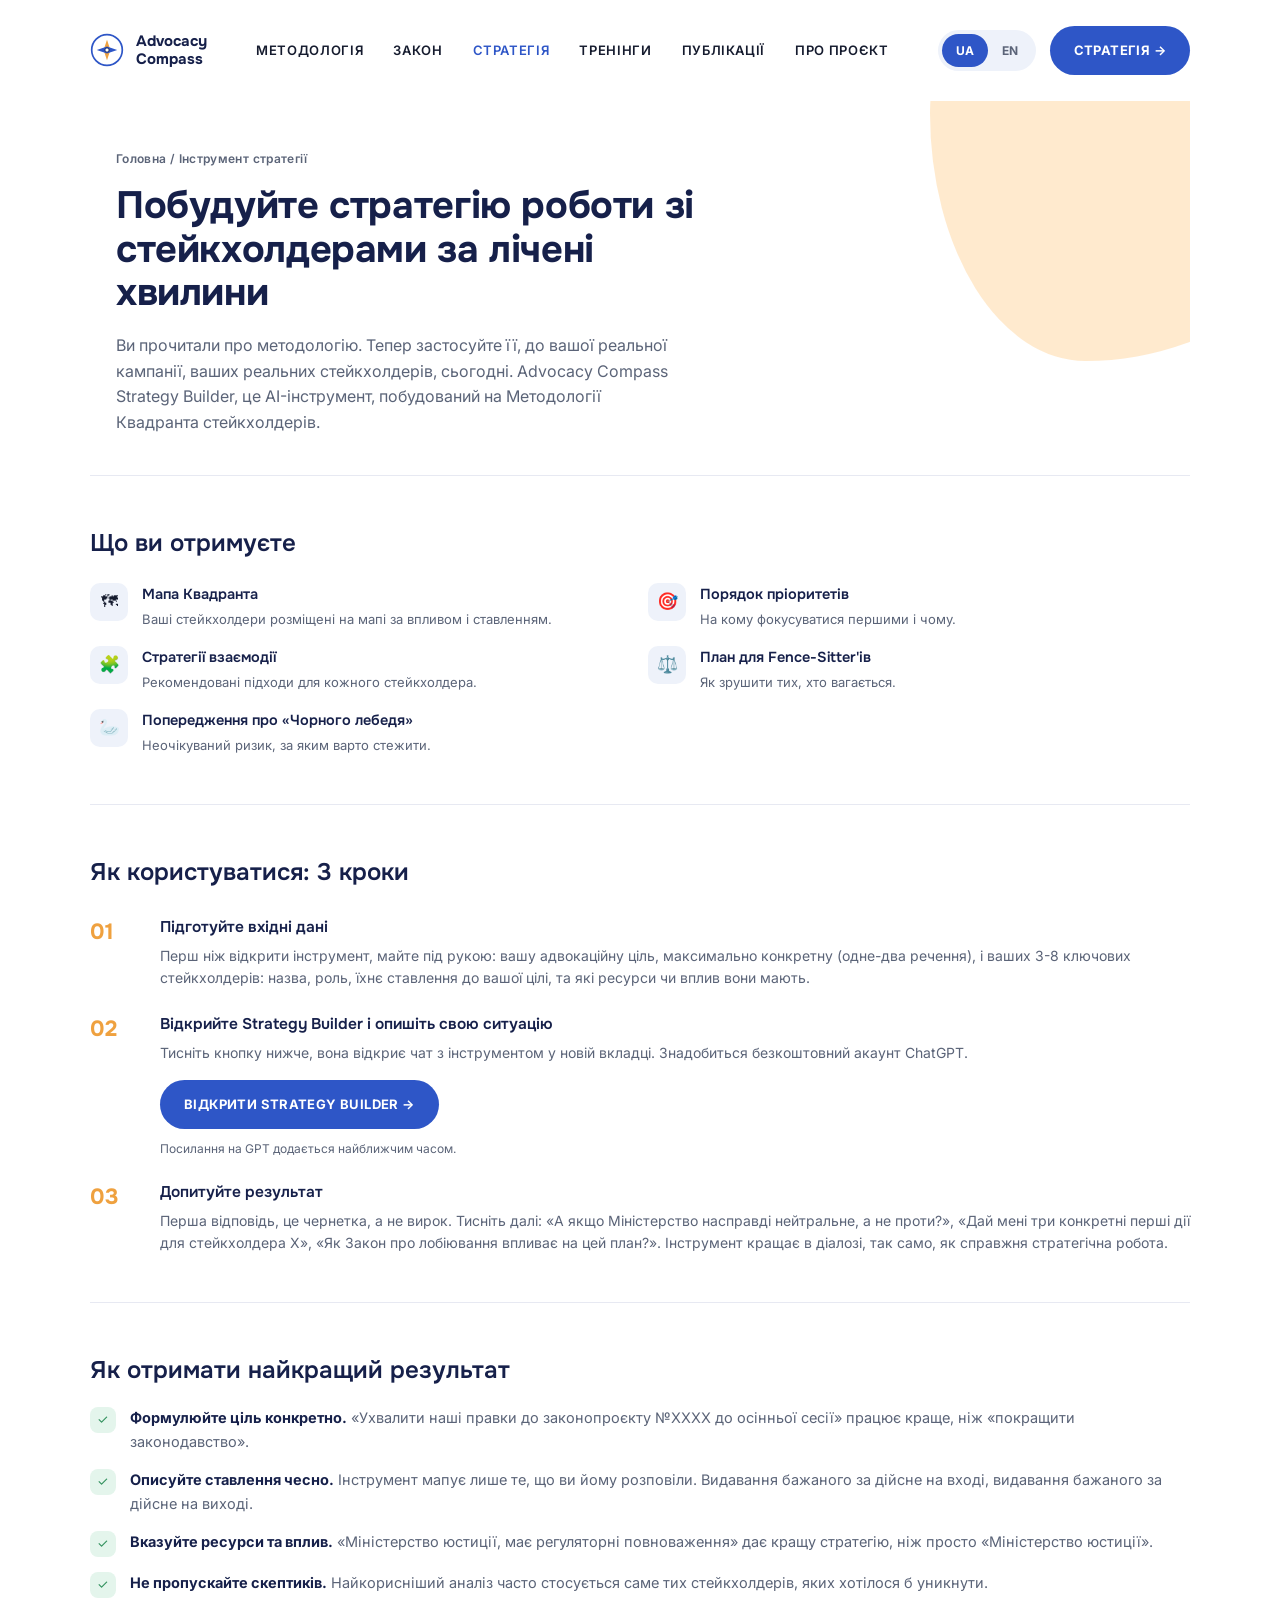
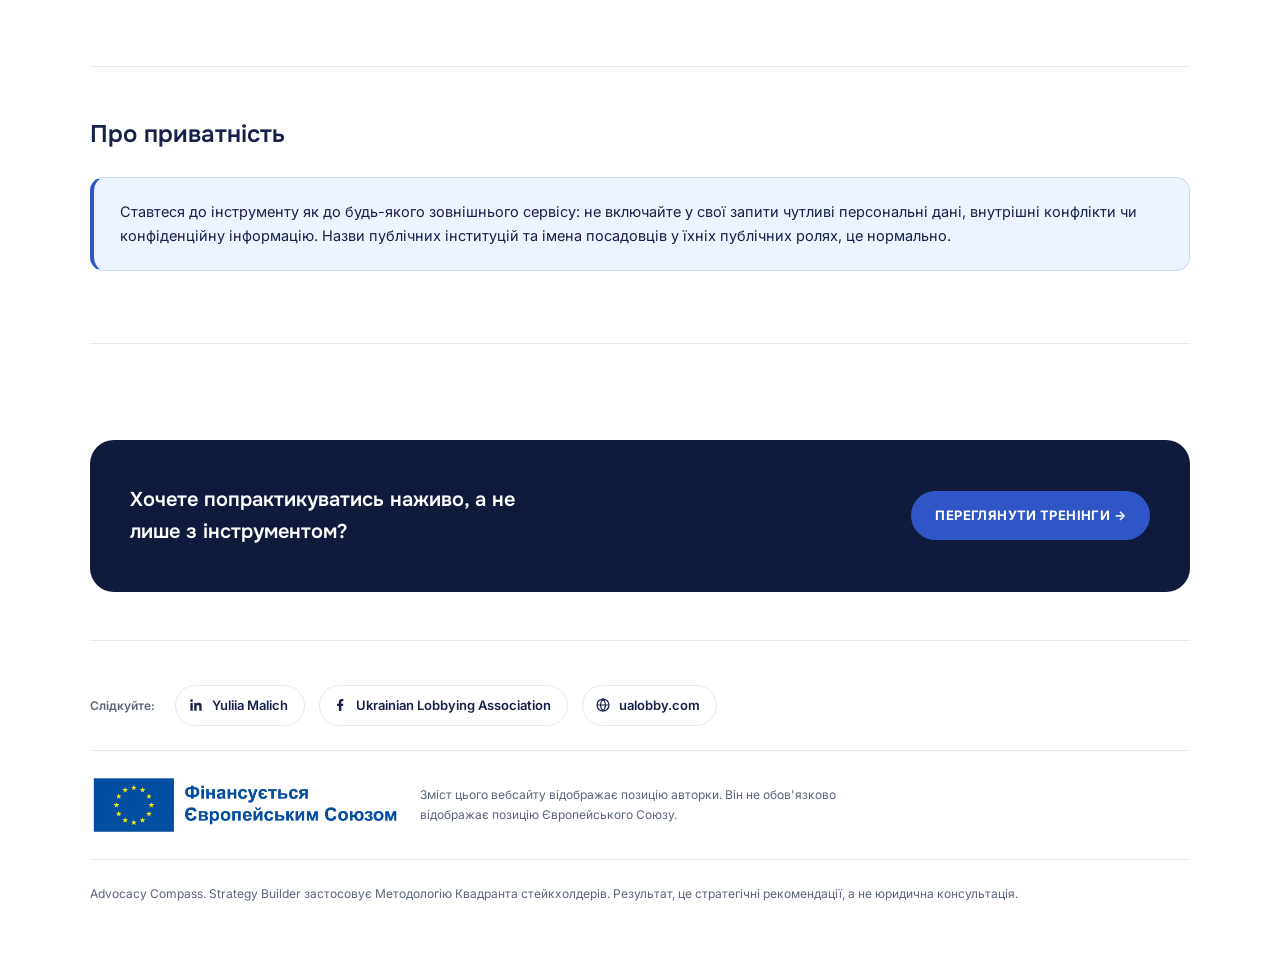
==== instrument-strategii.html @ dee9b8e6 "Add files via upload Перша версія сайту" ====
<!DOCTYPE html>
<html lang="uk">
<head>
<meta charset="UTF-8">
<meta name="viewport" content="width=device-width, initial-scale=1.0">
<title>Інструмент стратегії · Advocacy Compass</title>
<link rel="preconnect" href="https://fonts.googleapis.com">
<link href="https://fonts.googleapis.com/css2?family=Onest:wght@400;500;600;700&family=Inter:wght@400;500;600&display=swap" rel="stylesheet">
<link rel="stylesheet" href="assets/styles.css">
</head>
<body>
<div class="wrap">
  <header>
    <div class="brand">
      <svg width="34" height="34" viewBox="0 0 40 40">
        <circle cx="20" cy="20" r="18" fill="none" stroke="#2E56C7" stroke-width="2"/>
        <path d="M20 8 L24 20 L20 32 L16 20 Z" fill="#EFA13F"/>
        <path d="M8 20 L20 16 L32 20 L20 24 Z" fill="#2E56C7"/>
        <circle cx="20" cy="20" r="2.5" fill="#fff" stroke="#16204A" stroke-width="1"/>
      </svg>
      <div class="brand-name">Advocacy<br>Compass</div>
    </div>
    <nav>
      <a href="metodolohiya.html">Методологія</a>
      <a href="zakon.html">Закон</a>
      <a href="instrument-strategii.html" style="color:#2E56C7;">Стратегія</a>
      <a href="treningy.html">Тренінги</a>
      <a href="publikatsii.html">Публікації</a>
      <a href="pro-proekt.html">Про проєкт</a>
    </nav>
    <div class="head-right">
      <div class="lang"><span class="active">UA</span><span>EN</span></div>
      <a href="#strategy-builder" class="btn-primary">Стратегія →</a>
      <button class="menu-btn" id="menuBtn" aria-label="Меню" aria-expanded="false"><span></span></button>
    </div>
  </header>

  <nav class="mobile-nav" id="mobileNav">
    <a href="metodolohiya.html">Моя методологія</a>
    <a href="zakon.html">Закон про лобіювання</a>
    <a href="instrument-strategii.html">Інструмент стратегії</a>
    <a href="treningy.html">Тренінги</a>
    <a href="publikatsii.html">Публікації та виступи</a>
    <a href="pro-proekt.html">Про проєкт</a>
  </nav>

  <div class="page-hero">
    <div class="blob"></div>
    <div class="breadcrumb"><a href="index.html">Головна</a> / Інструмент стратегії</div>
    <div class="page-hero-inner">
      <h1>Побудуйте стратегію роботи зі стейкхолдерами за лічені хвилини</h1>
      <p>Ви прочитали про методологію. Тепер застосуйте її, до вашої реальної кампанії, ваших реальних стейкхолдерів, сьогодні. Advocacy Compass Strategy Builder, це AI-інструмент, побудований на Методології Квадранта стейкхолдерів.</p>
    </div>
  </div>

  <section class="block">
    <h2>Що ви отримуєте</h2>
    <div class="sentiment-list" style="margin-top:20px;">
      <div class="sentiment-item"><div class="dot">🗺</div><div><h4>Мапа Квадранта</h4><p>Ваші стейкхолдери розміщені на мапі за впливом і ставленням.</p></div></div>
      <div class="sentiment-item"><div class="dot">🎯</div><div><h4>Порядок пріоритетів</h4><p>На кому фокусуватися першими і чому.</p></div></div>
      <div class="sentiment-item"><div class="dot">🧩</div><div><h4>Стратегії взаємодії</h4><p>Рекомендовані підходи для кожного стейкхолдера.</p></div></div>
      <div class="sentiment-item"><div class="dot">⚖️</div><div><h4>План для Fence-Sitter'ів</h4><p>Як зрушити тих, хто вагається.</p></div></div>
      <div class="sentiment-item"><div class="dot">🦢</div><div><h4>Попередження про «Чорного лебедя»</h4><p>Неочікуваний ризик, за яким варто стежити.</p></div></div>
    </div>
  </section>

  <section class="block" id="strategy-builder">
    <h2>Як користуватися: 3 кроки</h2>
    <div class="step-list" style="margin-top:24px;">
      <div class="step-item">
        <div class="n">01</div>
        <div>
          <h4>Підготуйте вхідні дані</h4>
          <p>Перш ніж відкрити інструмент, майте під рукою: вашу адвокаційну ціль, максимально конкретну (одне-два речення), і ваших 3-8 ключових стейкхолдерів: назва, роль, їхнє ставлення до вашої цілі, та які ресурси чи вплив вони мають.</p>
        </div>
      </div>
      <div class="step-item">
        <div class="n">02</div>
        <div>
          <h4>Відкрийте Strategy Builder і опишіть свою ситуацію</h4>
          <p style="margin-bottom:16px;">Тисніть кнопку нижче, вона відкриє чат з інструментом у новій вкладці. Знадобиться безкоштовний акаунт ChatGPT.</p>
          <a href="#" class="btn-primary">Відкрити Strategy Builder →</a>
          <p style="font-size:12px; color:var(--sub); margin-top:10px;">Посилання на GPT додається найближчим часом.</p>
        </div>
      </div>
      <div class="step-item">
        <div class="n">03</div>
        <div>
          <h4>Допитуйте результат</h4>
          <p>Перша відповідь, це чернетка, а не вирок. Тисніть далі: «А якщо Міністерство насправді нейтральне, а не проти?», «Дай мені три конкретні перші дії для стейкхолдера X», «Як Закон про лобіювання впливає на цей план?». Інструмент кращає в діалозі, так само, як справжня стратегічна робота.</p>
        </div>
      </div>
    </div>
  </section>

  <section class="block">
    <h2>Як отримати найкращий результат</h2>
    <ul class="decision-list" style="margin-top:16px;">
      <li><span class="ok">✓</span><span><b style="color:var(--blue-dark)">Формулюйте ціль конкретно.</b> «Ухвалити наші правки до законопроєкту №XXXX до осінньої сесії» працює краще, ніж «покращити законодавство».</span></li>
      <li><span class="ok">✓</span><span><b style="color:var(--blue-dark)">Описуйте ставлення чесно.</b> Інструмент мапує лише те, що ви йому розповіли. Видавання бажаного за дійсне на вході, видавання бажаного за дійсне на виході.</span></li>
      <li><span class="ok">✓</span><span><b style="color:var(--blue-dark)">Вказуйте ресурси та вплив.</b> «Міністерство юстиції, має регуляторні повноваження» дає кращу стратегію, ніж просто «Міністерство юстиції».</span></li>
      <li><span class="ok">✓</span><span><b style="color:var(--blue-dark)">Не пропускайте скептиків.</b> Найкорисніший аналіз часто стосується саме тих стейкхолдерів, яких хотілося б уникнути.</span></li>
    </ul>
  </section>

  <section class="block">
    <h2>Про приватність</h2>
    <div class="check-box">
      <p>Ставтеся до інструменту як до будь-якого зовнішнього сервісу: не включайте у свої запити чутливі персональні дані, внутрішні конфлікти чи конфіденційну інформацію. Назви публічних інституцій та імена посадовців у їхніх публічних ролях, це нормально.</p>
    </div>
  </section>

  <section class="block">
    <div class="cta-block">
      <h3>Хочете попрактикуватись наживо, а не лише з інструментом?</h3>
      <a href="treningy.html" class="btn-primary">Переглянути тренінги →</a>
    </div>
  </section>

  <footer>
    <div class="footer-social">
      <span class="label">Слідкуйте:</span>
      <a class="social-link" href="https://www.linkedin.com/in/yuliya-malich/" target="_blank" rel="noopener">
        <svg viewBox="0 0 24 24" fill="currentColor"><path d="M20.45 20.45h-3.55v-5.57c0-1.33-.02-3.04-1.85-3.04-1.85 0-2.14 1.45-2.14 2.94v5.67H9.36V9h3.41v1.56h.05c.47-.9 1.63-1.85 3.36-1.85 3.6 0 4.27 2.37 4.27 5.45v6.29zM5.34 7.43a2.06 2.06 0 1 1 0-4.12 2.06 2.06 0 0 1 0 4.12zM7.12 20.45H3.56V9h3.56v11.45z"/></svg>
        Yuliia Malich
      </a>
      <a class="social-link" href="https://www.facebook.com/p/-Ukrainian-Lobbying-Association-61575236283475/" target="_blank" rel="noopener">
        <svg viewBox="0 0 24 24" fill="currentColor"><path d="M14 13.5h2.5l.5-3.5h-3V8c0-.97.27-1.63 1.66-1.63H17V3.14C16.7 3.1 15.7 3 14.5 3 12 3 10.3 4.49 10.3 7.3V10H7.5v3.5h2.8V21h3.7v-7.5z"/></svg>
        Ukrainian Lobbying Association
      </a>
      <a class="social-link" href="https://ualobby.com" target="_blank" rel="noopener">
        <svg viewBox="0 0 24 24" fill="none" stroke="currentColor" stroke-width="1.8"><circle cx="12" cy="12" r="9"/><path d="M3 12h18M12 3c2.5 2.5 3.8 5.7 3.8 9s-1.3 6.5-3.8 9c-2.5-2.5-3.8-5.7-3.8-9s1.3-6.5 3.8-9z"/></svg>
        ualobby.com
      </a>
    </div>
    <div class="footer-eu">
      <img src="assets/images/eu-emblem.jpg" alt="Фінансується Європейським Союзом">
      <p>Зміст цього вебсайту відображає позицію авторки. Він не обов'язково відображає позицію Європейського Союзу.</p>
    </div>
    <p class="footer-copy">Advocacy Compass. Strategy Builder застосовує Методологію Квадранта стейкхолдерів. Результат, це стратегічні рекомендації, а не юридична консультація.</p>
  </footer>
</div>
<script>
  var menuBtn = document.getElementById('menuBtn');
  var mobileNav = document.getElementById('mobileNav');
  menuBtn.addEventListener('click', function(){
    var isOpen = mobileNav.classList.toggle('open');
    menuBtn.classList.toggle('open', isOpen);
    menuBtn.setAttribute('aria-expanded', isOpen);
  });
</script>
</body>
</html>
---- assets/styles.css ----
:root{
  --blue:#2E56C7;
  --blue-hover:#2447AD;
  --blue-dark:#16204A;
  --navy:#101A3D;
  --amber:#EFA13F;
  --peach:#FFDDAE;
  --statbg:#EEF2FA;
  --ink:#151B2E;
  --sub:#5B6478;
  --line:#E7E9F2;
}
*{box-sizing:border-box;margin:0;padding:0;}
body{background:#fff; color:var(--ink); font-family:'Inter',sans-serif; line-height:1.6;}
.wrap{max-width:1180px;margin:0 auto;padding:0 40px;}
a{cursor:pointer;}

header{display:flex; align-items:center; justify-content:space-between; padding:26px 0; flex-wrap:wrap; gap:16px;}
.brand{display:flex; align-items:center; gap:12px;}
.brand-name{font-family:'Onest',sans-serif; font-weight:700; font-size:15px; color:var(--blue-dark); line-height:1.25;}
nav{display:flex; gap:30px;}
nav a{color:var(--ink); text-decoration:none; font-size:13px; font-weight:600; letter-spacing:.05em; text-transform:uppercase; transition:color .15s ease, transform .15s ease; display:inline-block;}
nav a:hover{color:var(--blue); transform:translateY(-1px);}
.menu-btn{display:none; align-items:center; justify-content:center; width:44px; height:44px; border-radius:100px; border:1.5px solid var(--line); background:#fff; cursor:pointer; transition:background .15s ease, border-color .15s ease, transform .15s ease;}
.menu-btn:hover{background:var(--statbg); border-color:var(--blue); transform:translateY(-1px);}
.menu-btn span{display:block; width:18px; height:2px; background:var(--blue-dark); position:relative; transition:background .15s ease;}
.menu-btn span::before, .menu-btn span::after{content:""; position:absolute; left:0; width:18px; height:2px; background:var(--blue-dark); transition:transform .2s ease;}
.menu-btn span::before{top:-6px;}
.menu-btn span::after{top:6px;}
.menu-btn.open span{background:transparent;}
.menu-btn.open span::before{transform:translateY(6px) rotate(45deg);}
.menu-btn.open span::after{transform:translateY(-6px) rotate(-45deg);}
.mobile-nav{display:none; flex-direction:column; gap:2px; background:#fff; border:1px solid var(--line); border-radius:16px; padding:10px; margin:0 0 20px; box-shadow:0 12px 28px rgba(16,26,61,.1);}
.mobile-nav.open{display:flex;}
.mobile-nav a{color:var(--ink); text-decoration:none; font-size:14px; font-weight:600; padding:12px 14px; border-radius:10px; transition:background .15s ease, color .15s ease;}
.mobile-nav a:hover{background:var(--statbg); color:var(--blue);}
.head-right{display:flex; align-items:center; gap:14px;}
.lang{display:flex; background:var(--statbg); border-radius:100px; padding:4px; font-size:12px; font-weight:700;}
.lang span{padding:7px 14px; border-radius:100px; color:var(--sub); cursor:pointer; transition:background .15s ease, color .15s ease, transform .15s ease; display:inline-block;}
.lang span:hover{background:#E0E6F5; transform:translateY(-1px);}
.lang span.active{background:var(--blue); color:#fff;}
.lang span.active:hover{background:var(--blue-hover);}
.btn-primary{background:var(--blue); color:#fff; font-weight:700; font-size:13px; letter-spacing:.03em; padding:14px 24px; border-radius:100px; text-decoration:none; text-transform:uppercase; white-space:nowrap; display:inline-block; transition:background .15s ease, transform .15s ease;}
.btn-primary:hover{background:var(--blue-hover); transform:translateY(-1px);}
.btn-outline{border:1.5px solid var(--blue-dark); color:var(--blue-dark); font-weight:700; font-size:13px; padding:13px 24px; border-radius:100px; text-decoration:none; text-transform:uppercase; letter-spacing:.03em; display:inline-block; transition:background .15s ease, color .15s ease, transform .15s ease;}
.btn-outline:hover{background:var(--blue-dark); color:#fff; transform:translateY(-1px);}

.hero{position:relative; padding:56px 0 0; overflow:hidden;}
.blob{position:absolute; top:-140px; left:-160px; width:640px; height:640px; background:var(--peach); border-radius:42% 58% 63% 37% / 41% 44% 56% 59%; z-index:0; opacity:.85;}
.hero-grid{position:relative; z-index:1; display:grid; grid-template-columns:1fr 1fr; gap:40px; align-items:center;}
.hero-left{padding-left:26px;}
h1{font-family:'Onest',sans-serif; font-weight:700; font-size:52px; line-height:1.08; color:var(--blue-dark); margin-bottom:22px; letter-spacing:-.01em;}
.hero-left p{font-size:16px; color:var(--sub); max-width:44ch; margin-bottom:30px;}
.hero-btns{display:flex; gap:14px; flex-wrap:wrap;}
.founder-card{background:var(--navy); border-radius:28px; padding:32px; position:relative; min-height:380px; display:flex; flex-direction:column; justify-content:flex-end;}
.founder-photo{width:100%; aspect-ratio:4/3; border-radius:18px; overflow:hidden; margin-bottom:24px;}
.founder-photo img{width:100%; height:100%; object-fit:cover; object-position:center 22%; display:block;}
.founder-quote{font-family:'Onest',sans-serif; font-weight:500; font-size:18px; line-height:1.45; color:#fff; margin-bottom:16px;}
.founder-name{font-size:13px; color:rgba(255,255,255,.6); font-weight:600;}
.founder-name b{color:var(--amber); font-weight:700;}

.stats{display:grid; grid-template-columns:repeat(3,1fr); gap:20px; margin:110px 0 0; position:relative; z-index:1;}
.stat{background:var(--statbg); border-radius:20px; padding:30px 28px;}
.stat .num{font-family:'Onest',sans-serif; font-weight:700; font-size:44px; color:var(--blue); margin-bottom:6px;}
.stat .lbl{font-size:13px; color:var(--sub); font-weight:600;}

.mission{background:var(--navy); border-radius:28px; padding:56px 52px; margin:110px 0 72px; color:#fff;}
.eyebrow{display:inline-flex; align-items:center; gap:10px; color:var(--amber); font-size:12px; font-weight:700; letter-spacing:.1em; text-transform:uppercase; margin-bottom:22px;}
.eyebrow::before{content:"";width:24px;height:2px;background:var(--amber);}
.mission h2{font-family:'Onest',sans-serif; font-weight:600; font-size:30px; line-height:1.3; max-width:34ch; margin-bottom:40px;}
.mission h2 b{color:var(--amber); font-weight:700;}
.mission-cols{display:grid; grid-template-columns:repeat(4,1fr); gap:32px; border-top:1px solid rgba(255,255,255,.15); padding-top:36px;}
.mission-cols .num{font-family:'Onest',sans-serif; font-weight:700; font-size:22px; color:var(--amber); margin-bottom:14px;}
.mission-cols h3{font-size:15px; font-weight:700; margin-bottom:8px;}
.mission-cols p{font-size:13px; color:rgba(255,255,255,.65);}

.cards{display:grid; grid-template-columns:repeat(3,1fr); gap:16px; margin:56px 0;}
.card{border:1px solid var(--line); border-top:3px solid var(--blue); border-radius:16px; padding:20px 20px 22px; transition:border-color .15s ease, transform .15s ease, box-shadow .15s ease; text-decoration:none; color:inherit; display:block;}
.card:nth-child(2){border-top-color:var(--amber);}
.card:nth-child(3){border-top-color:var(--blue-dark);}
.card:hover{transform:translateY(-3px); box-shadow:0 12px 28px rgba(46,86,199,.12);}
.card h3{font-family:'Onest',sans-serif; font-weight:600; font-size:16px; margin-bottom:6px; color:var(--blue-dark);}
.card p{font-size:13.5px; color:var(--sub);}

footer{padding:44px 0 60px; border-top:1px solid var(--line);}
.footer-social{display:flex; align-items:center; gap:14px; padding-bottom:24px; margin-bottom:24px; border-bottom:1px solid var(--line); flex-wrap:wrap;}
.footer-social .label{font-size:12px; color:var(--sub); font-weight:600; margin-right:6px;}
.social-link{display:inline-flex; align-items:center; gap:8px; padding:9px 16px 9px 12px; border-radius:100px; border:1px solid var(--line); text-decoration:none; color:var(--blue-dark); font-size:13px; font-weight:600; transition:background .15s ease, border-color .15s ease, transform .15s ease;}
.social-link:hover{background:var(--statbg); border-color:var(--blue); transform:translateY(-2px);}
.social-link svg{width:16px; height:16px; flex-shrink:0;}
.footer-eu{display:flex; align-items:center; gap:20px; padding-bottom:24px; margin-bottom:24px; border-bottom:1px solid var(--line);}
.footer-eu img{height:60px; width:auto; display:block;}
.footer-eu p{font-size:12px; color:var(--sub); max-width:56ch;}
.footer-copy{font-size:12px; color:var(--sub);}

/* ==== Subpage components ==== */
.page-hero{position:relative; padding:48px 0 40px; overflow:hidden;}
.page-hero .blob{width:420px; height:420px; top:-160px; right:-160px; left:auto; opacity:.6;}
.page-hero-inner{position:relative; z-index:1; max-width:64ch; padding-left:26px;}
.page-hero h1{font-family:'Onest',sans-serif; font-weight:700; font-size:38px; line-height:1.15; color:var(--blue-dark); margin-bottom:18px;}
.page-hero p{font-size:16px; color:var(--sub); max-width:56ch;}
.breadcrumb{font-size:12px; color:var(--sub); font-weight:600; letter-spacing:.03em; margin-bottom:16px; padding-left:26px;}
.breadcrumb a{color:var(--sub); text-decoration:none;}
.breadcrumb a:hover{color:var(--blue);}

section.block{padding:48px 0; border-top:1px solid var(--line);}
section.block h2{font-family:'Onest',sans-serif; font-weight:600; font-size:24px; color:var(--blue-dark); margin-bottom:16px;}
section.block .lede{font-size:15px; color:var(--sub); max-width:70ch; margin-bottom:8px;}

.two-col{display:grid; grid-template-columns:1fr 1fr; gap:32px;}
.basis-box{background:var(--statbg); border-radius:16px; padding:24px 26px;}
.basis-box .k{font-family:'Onest',sans-serif; font-weight:700; font-size:13px; color:var(--blue); letter-spacing:.05em; text-transform:uppercase; margin-bottom:10px;}
.basis-box p{font-size:14px; color:var(--sub);}

.quad-display{display:grid; grid-template-columns:1fr 1fr; gap:10px; background:var(--navy); border-radius:22px; padding:12px; margin:32px 0;}
.qtile{border-radius:14px; padding:22px; min-height:110px; display:flex; flex-direction:column; justify-content:flex-end; cursor:default; transition:transform .18s ease, filter .18s ease;}
.qtile:hover{transform:scale(1.02); filter:brightness(1.1);}
.qtile .t{font-family:'Onest',sans-serif; font-weight:700; font-size:15px; color:#fff; margin-bottom:3px;}
.qtile .s{font-size:11px; color:rgba(255,255,255,.7);}
.qtile.win{background:#C4432E;}
.qtile.collab{background:#2F8F5B;}
.qtile.monitor{background:#5B6478;}
.qtile.engage{background:var(--blue);}

.method-cards{display:grid; grid-template-columns:1fr 1fr; gap:20px; margin-top:8px;}
.method-card{border:1px solid var(--line); border-radius:18px; padding:26px; border-left:4px solid var(--blue);}
.method-card.win{border-left-color:#C4432E;}
.method-card.collab{border-left-color:#2F8F5B;}
.method-card.monitor{border-left-color:#5B6478;}
.method-card.engage{border-left-color:var(--blue);}
.method-card .priority{font-size:11px; font-weight:700; color:var(--sub); text-transform:uppercase; letter-spacing:.05em; margin-bottom:6px;}
.method-card h3{font-family:'Onest',sans-serif; font-weight:600; font-size:17px; color:var(--blue-dark); margin-bottom:8px;}
.method-card p{font-size:13.5px; color:var(--sub); margin-bottom:14px;}
.method-card .strategies{display:flex; flex-wrap:wrap; gap:6px;}
.method-card .strategies span{background:var(--statbg); color:var(--blue-dark); font-size:11.5px; font-weight:600; padding:5px 10px; border-radius:100px;}

.sentiment-list{display:grid; grid-template-columns:1fr 1fr; gap:16px; margin-top:8px;}
.sentiment-item{display:flex; gap:14px; align-items:flex-start;}
.sentiment-item .dot{width:38px; height:38px; border-radius:10px; background:var(--statbg); display:flex; align-items:center; justify-content:center; font-size:17px; flex-shrink:0;}
.sentiment-item h4{font-family:'Onest',sans-serif; font-weight:600; font-size:14.5px; color:var(--blue-dark); margin-bottom:3px;}
.sentiment-item p{font-size:13px; color:var(--sub);}

.callout-box{background:#FFF6E9; border:1px solid #F5DBA8; border-left:4px solid var(--amber); border-radius:14px; padding:22px 26px; margin:28px 0;}
.callout-box p{font-size:14.5px; color:var(--blue-dark); line-height:1.6;}
.callout-box b{color:var(--blue-dark);}

.step-list{display:flex; flex-direction:column; gap:22px; margin-top:8px;}
.step-item{display:grid; grid-template-columns:52px 1fr; gap:18px; align-items:start;}
.step-item .n{font-family:'Onest',sans-serif; font-weight:700; font-size:22px; color:var(--amber);}
.step-item h4{font-family:'Onest',sans-serif; font-weight:600; font-size:15.5px; color:var(--blue-dark); margin-bottom:5px;}
.step-item p{font-size:14px; color:var(--sub);}

.author-block{display:grid; grid-template-columns:1fr 2fr; gap:36px; align-items:center;}
.author-photo{width:100%; aspect-ratio:1; border-radius:18px; overflow:hidden;}
.author-photo img{width:100%; height:100%; object-fit:cover; object-position:center 20%;}
.author-block p{font-size:14.5px; color:var(--sub);}

.cta-block{background:var(--navy); border-radius:24px; padding:44px 40px; margin:48px 0 0; display:flex; align-items:center; justify-content:space-between; gap:24px; flex-wrap:wrap;}
.cta-block h3{font-family:'Onest',sans-serif; font-weight:600; font-size:20px; color:#fff; max-width:32ch;}

/* ==== Law page components ==== */
.prose{font-size:15px; color:var(--sub); line-height:1.75; max-width:78ch;}
.prose b{color:var(--blue-dark);}
.prose a{color:var(--blue); text-decoration:underline; text-decoration-color:rgba(46,86,199,.35); text-underline-offset:2px; transition:color .15s ease;}
.prose a:hover{color:var(--blue-hover);}

.toc-row{display:flex; gap:8px; flex-wrap:wrap; padding:20px 0 4px;}
.toc-row a{font-size:12.5px; font-weight:600; color:var(--blue-dark); background:var(--statbg); padding:8px 14px; border-radius:100px; text-decoration:none; transition:background .15s ease, transform .15s ease;}
.toc-row a:hover{background:#E0E6F5; transform:translateY(-1px);}

.check-box{background:#EDF3FF; border:1px solid #C7D6F5; border-left:4px solid var(--blue); border-radius:14px; padding:22px 26px; margin:24px 0;}
.check-box p{font-size:14.5px; color:var(--blue-dark); line-height:1.65;}
.check-box a{color:var(--blue); font-weight:600;}

.gap-flag{display:inline-flex; align-items:center; gap:6px; font-size:11.5px; font-weight:700; color:#A16207; background:#FFF6E9; border:1px solid #F5DBA8; padding:4px 10px; border-radius:100px; margin-top:10px;}

.decision-list{list-style:none; display:flex; flex-direction:column; gap:14px; margin:20px 0;}
.decision-list li{display:flex; gap:14px; align-items:flex-start; font-size:14.5px; color:var(--sub); line-height:1.65;}
.decision-list .ok, .decision-list .flag, .decision-list .warn{flex-shrink:0; width:26px; height:26px; border-radius:8px; display:flex; align-items:center; justify-content:center; font-size:13px; margin-top:1px;}
.decision-list .ok{background:#E4F5EC; color:#2F8F5B;}
.decision-list .warn{background:#FDE9E5; color:#C4432E;}
.decision-list .flag{background:#FFF6E9; color:#A16207;}

.data-table{width:100%; border-collapse:collapse; margin:20px 0; font-size:14px;}
.data-table th{text-align:left; font-family:'Onest',sans-serif; font-weight:600; font-size:12px; text-transform:uppercase; letter-spacing:.04em; color:var(--sub); padding:10px 14px; border-bottom:2px solid var(--blue-dark);}
.data-table td{padding:14px; border-bottom:1px solid var(--line); color:var(--sub); vertical-align:top;}
.data-table td b{color:var(--blue-dark);}
.data-table a{color:var(--blue); text-decoration:underline; text-decoration-color:rgba(46,86,199,.35);}
.data-table tr:last-child td{border-bottom:none;}

.faq-item{border-bottom:1px solid var(--line); padding:18px 0;}
.faq-item summary{font-family:'Onest',sans-serif; font-weight:600; font-size:15px; color:var(--blue-dark); cursor:pointer; list-style:none; display:flex; justify-content:space-between; align-items:center; gap:16px; transition:color .15s ease;}
.faq-item summary::-webkit-details-marker{display:none;}
.faq-item summary:hover{color:var(--blue);}
.faq-item summary::after{content:"+"; font-size:20px; color:var(--blue); flex-shrink:0; transition:transform .2s ease;}
.faq-item[open] summary::after{transform:rotate(45deg);}
.faq-item .a{font-size:14px; color:var(--sub); line-height:1.7; padding-top:12px; max-width:70ch;}
.faq-item .a a{color:var(--blue); text-decoration:underline; text-decoration-color:rgba(46,86,199,.35);}

@media (max-width:900px){
  .hero-grid{grid-template-columns:1fr; gap:32px;}
  .stats{grid-template-columns:1fr; margin-top:64px;}
  .mission{margin-top:64px;}
  .mission-cols{grid-template-columns:1fr 1fr; gap:24px;}
  nav:not(.mobile-nav){display:none;}
  .menu-btn{display:flex;}
  h1{font-size:36px;}
  .mission h2{font-size:24px;}
  .cards{grid-template-columns:1fr;}
  .two-col{grid-template-columns:1fr;}
  .method-cards{grid-template-columns:1fr;}
  .sentiment-list{grid-template-columns:1fr;}
  .author-block{grid-template-columns:1fr;}
  .page-hero .blob{display:none;}
  .page-hero-inner, .breadcrumb{padding-left:6px;}
}
@media (max-width:560px){
  .wrap{padding:0 20px;}
  .head-right{width:100%; justify-content:space-between;}
  .hero-btns{flex-direction:column;}
  .btn-primary, .btn-outline{width:100%; text-align:center;}
  .mission-cols{grid-template-columns:1fr;}
  .mission{padding:32px 22px;}
  h1{font-size:28px;}
  .blob{width:380px;height:380px; top:-90px; left:-110px;}
  .footer-eu{flex-direction:column; align-items:flex-start;}
  .footer-social{flex-direction:column; align-items:flex-start;}
  .hero-left{padding-left:6px;}
}

.video-grid{display:grid; grid-template-columns:1fr 1fr; gap:24px; margin-top:20px;}
.video-card{border:1px solid var(--line); border-radius:18px; overflow:hidden; transition:transform .15s ease, box-shadow .15s ease;}
.video-card:hover{transform:translateY(-3px); box-shadow:0 12px 28px rgba(46,86,199,.12);}
.video-frame{aspect-ratio:16/9; background:var(--navy); display:flex; align-items:center; justify-content:center; position:relative;}
.video-frame span{color:rgba(255,255,255,.5); font-size:13px;}
.video-frame::before{content:""; position:absolute; width:54px; height:54px; border-radius:50%; background:rgba(255,255,255,.12); border:2px solid rgba(255,255,255,.4);}
.video-frame::after{content:""; position:absolute; width:0; height:0; border-left:16px solid rgba(255,255,255,.7); border-top:10px solid transparent; border-bottom:10px solid transparent; margin-left:4px;}
.video-frame iframe{width:100%; height:100%; border:0; position:relative; z-index:2;}
.video-meta{padding:18px 20px;}
.video-meta h3{font-family:'Onest',sans-serif; font-weight:600; font-size:16px; color:var(--blue-dark); margin-bottom:5px;}
.video-meta p{font-size:13.5px; color:var(--sub);}
@media (max-width:760px){
  .video-grid{grid-template-columns:1fr;}
}

.pub-list{display:flex; flex-direction:column; gap:14px; margin-top:8px;}
.pub-card{display:block; border:1px solid var(--line); border-radius:16px; padding:22px 24px; text-decoration:none; color:inherit; transition:border-color .15s ease, transform .15s ease, box-shadow .15s ease;}
.pub-card:hover{border-color:var(--blue); transform:translateY(-2px); box-shadow:0 10px 24px rgba(46,86,199,.1);}
.pub-tag{display:inline-block; font-size:11px; font-weight:700; text-transform:uppercase; letter-spacing:.05em; color:var(--blue); background:var(--statbg); padding:4px 10px; border-radius:100px; margin-bottom:12px;}
.pub-card h3{font-family:'Onest',sans-serif; font-weight:600; font-size:17px; color:var(--blue-dark); margin-bottom:6px;}
.pub-source{font-size:12.5px; color:var(--sub); font-weight:600; margin-bottom:10px;}
.pub-card p{font-size:14px; color:var(--sub); margin-bottom:12px;}
.pub-link{font-size:13px; font-weight:700; color:var(--blue);}
.empty-state{border:1px dashed var(--line); border-radius:16px; padding:32px 24px; text-align:center;}
.empty-state p{font-size:14px; color:var(--sub);}
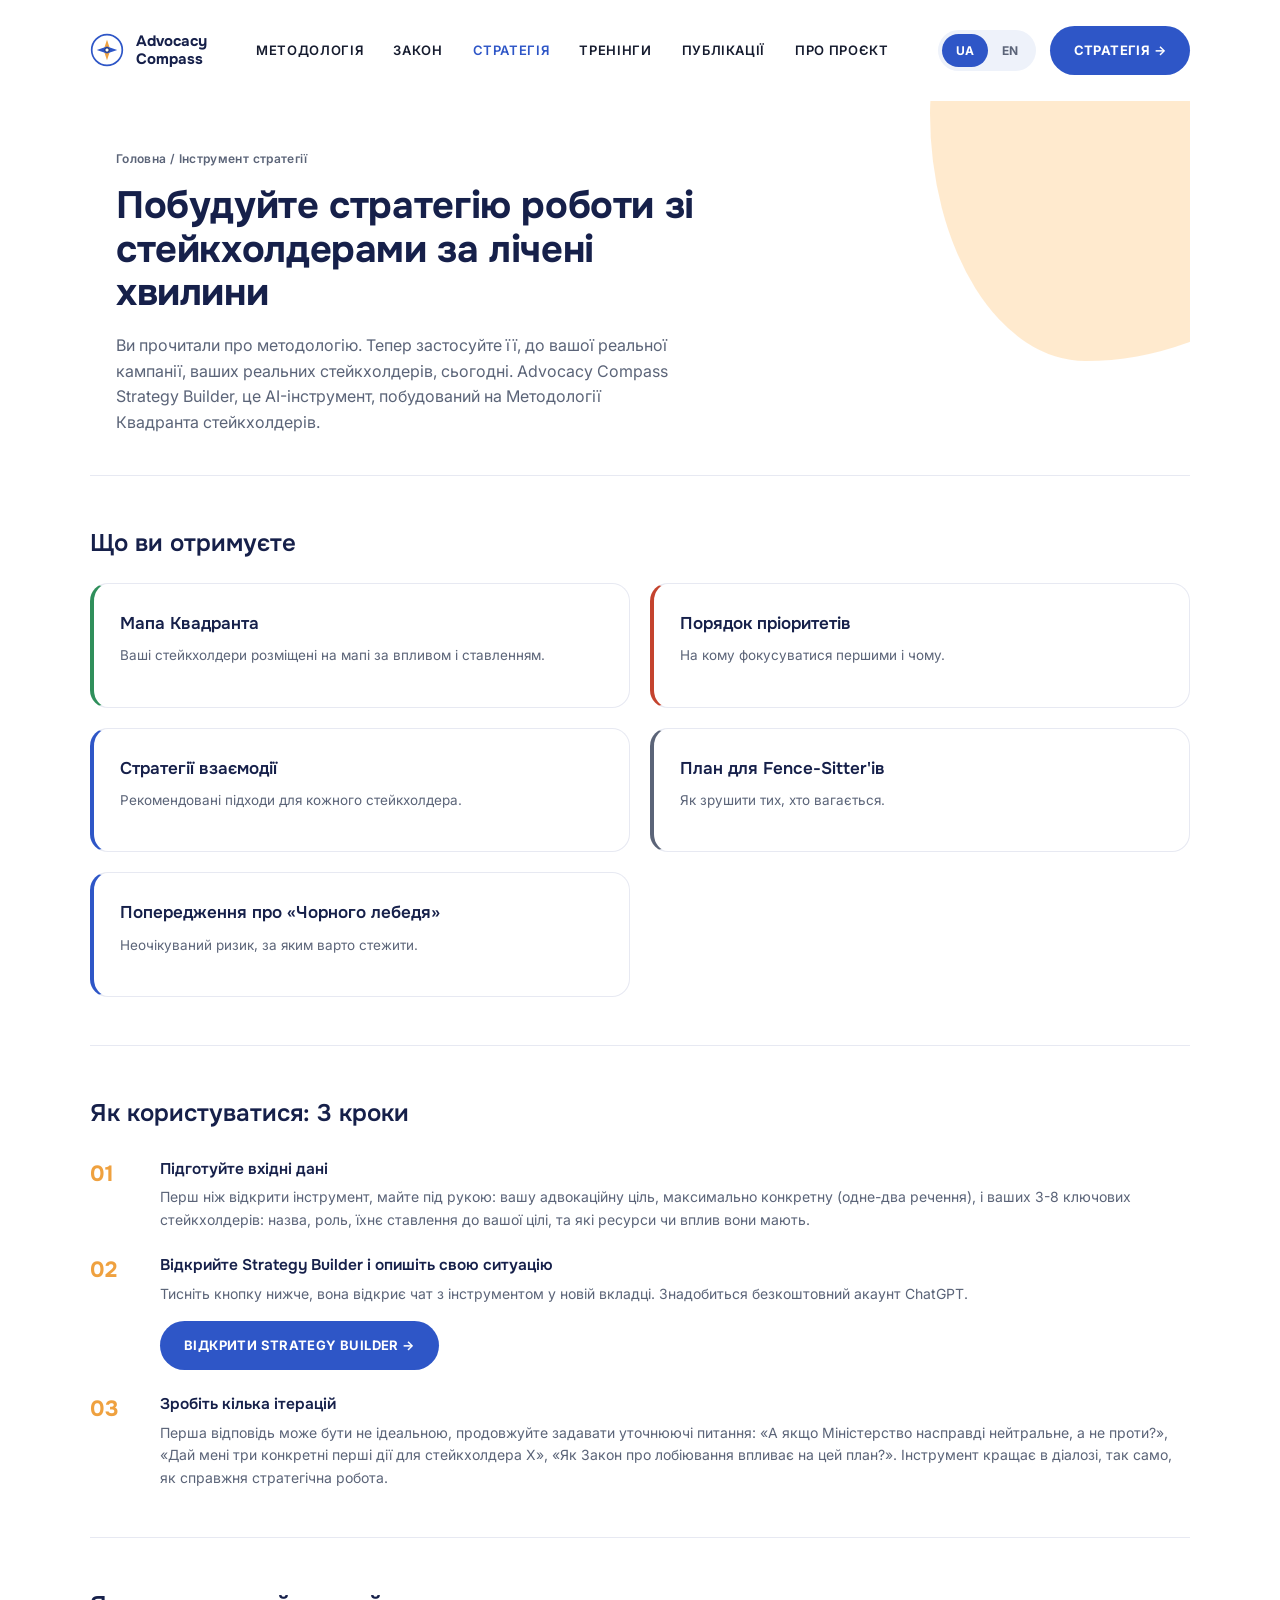
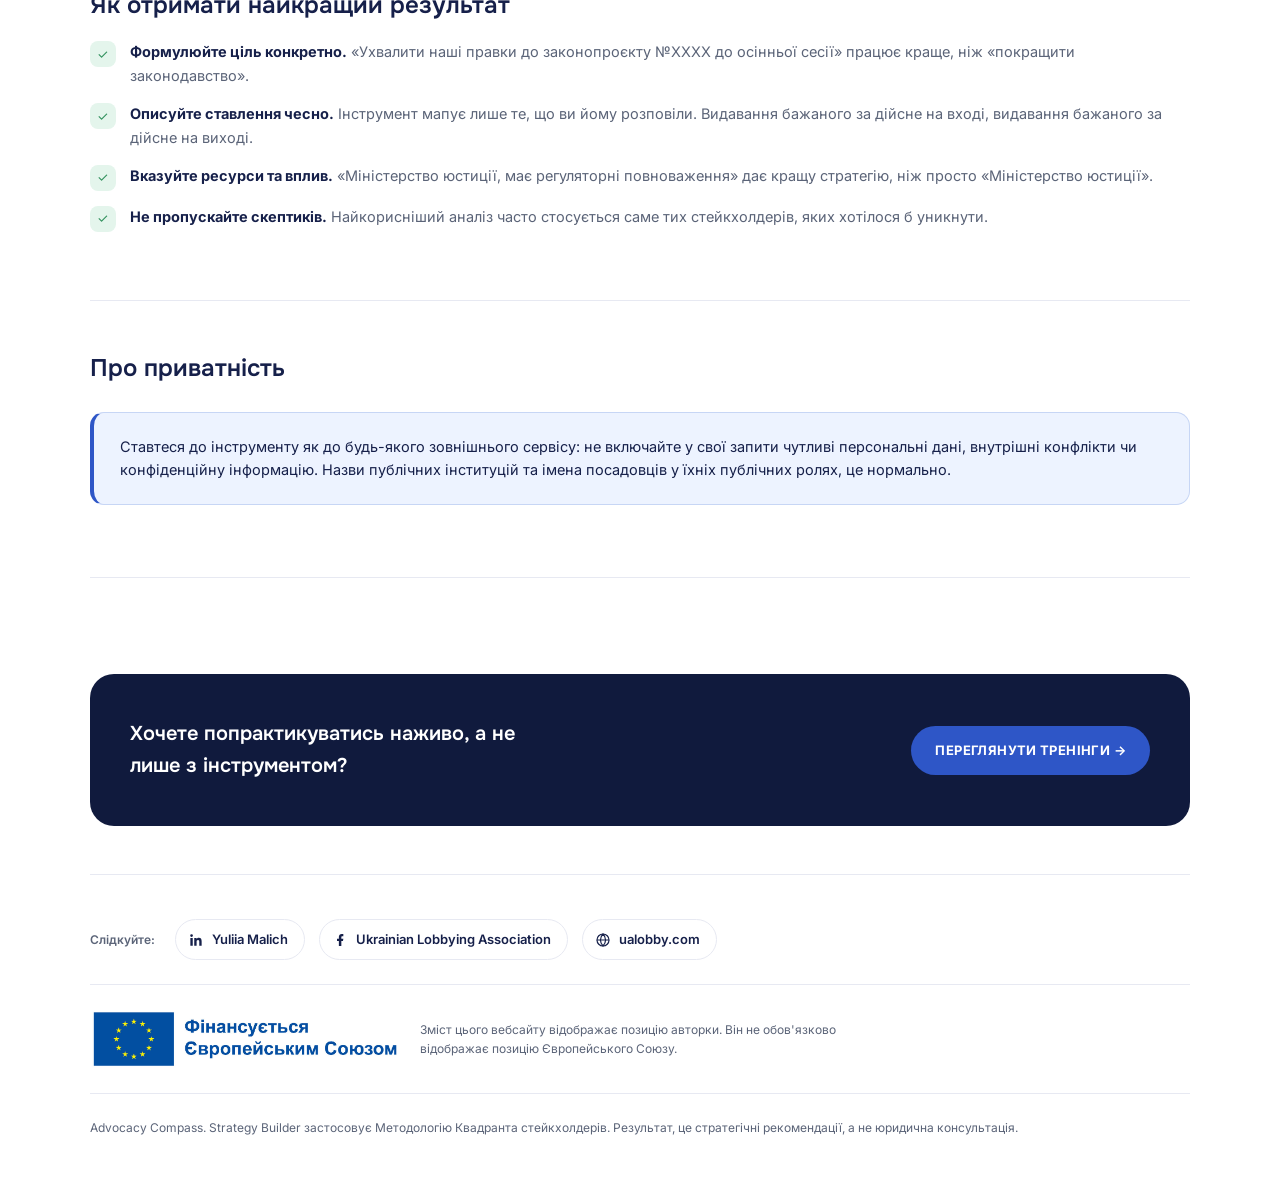
==== commit 8f05bc43: "Add files via upload" ====
--- a/instrument-strategii.html
+++ b/instrument-strategii.html
@@ -55,12 +55,12 @@
 
   <section class="block">
     <h2>Що ви отримуєте</h2>
-    <div class="sentiment-list" style="margin-top:20px;">
-      <div class="sentiment-item"><div class="dot">🗺</div><div><h4>Мапа Квадранта</h4><p>Ваші стейкхолдери розміщені на мапі за впливом і ставленням.</p></div></div>
-      <div class="sentiment-item"><div class="dot">🎯</div><div><h4>Порядок пріоритетів</h4><p>На кому фокусуватися першими і чому.</p></div></div>
-      <div class="sentiment-item"><div class="dot">🧩</div><div><h4>Стратегії взаємодії</h4><p>Рекомендовані підходи для кожного стейкхолдера.</p></div></div>
-      <div class="sentiment-item"><div class="dot">⚖️</div><div><h4>План для Fence-Sitter'ів</h4><p>Як зрушити тих, хто вагається.</p></div></div>
-      <div class="sentiment-item"><div class="dot">🦢</div><div><h4>Попередження про «Чорного лебедя»</h4><p>Неочікуваний ризик, за яким варто стежити.</p></div></div>
+    <div class="method-cards" style="margin-top:20px;">
+      <div class="method-card collab"><h3>Мапа Квадранта</h3><p>Ваші стейкхолдери розміщені на мапі за впливом і ставленням.</p></div>
+      <div class="method-card win"><h3>Порядок пріоритетів</h3><p>На кому фокусуватися першими і чому.</p></div>
+      <div class="method-card engage"><h3>Стратегії взаємодії</h3><p>Рекомендовані підходи для кожного стейкхолдера.</p></div>
+      <div class="method-card monitor"><h3>План для Fence-Sitter'ів</h3><p>Як зрушити тих, хто вагається.</p></div>
+      <div class="method-card"><h3>Попередження про «Чорного лебедя»</h3><p>Неочікуваний ризик, за яким варто стежити.</p></div>
     </div>
   </section>
 
@@ -79,15 +79,14 @@
         <div>
           <h4>Відкрийте Strategy Builder і опишіть свою ситуацію</h4>
           <p style="margin-bottom:16px;">Тисніть кнопку нижче, вона відкриє чат з інструментом у новій вкладці. Знадобиться безкоштовний акаунт ChatGPT.</p>
-          <a href="#" class="btn-primary">Відкрити Strategy Builder →</a>
-          <p style="font-size:12px; color:var(--sub); margin-top:10px;">Посилання на GPT додається найближчим часом.</p>
+          <a href="https://chatgpt.com/g/g-6a57810604c4819185bbeb55202edb5b-advocacy-compass" target="_blank" rel="noopener" class="btn-primary">Відкрити Strategy Builder →</a>
         </div>
       </div>
       <div class="step-item">
         <div class="n">03</div>
         <div>
-          <h4>Допитуйте результат</h4>
-          <p>Перша відповідь, це чернетка, а не вирок. Тисніть далі: «А якщо Міністерство насправді нейтральне, а не проти?», «Дай мені три конкретні перші дії для стейкхолдера X», «Як Закон про лобіювання впливає на цей план?». Інструмент кращає в діалозі, так само, як справжня стратегічна робота.</p>
+          <h4>Зробіть кілька ітерацій</h4>
+          <p>Перша відповідь може бути не ідеальною, продовжуйте задавати уточнюючі питання: «А якщо Міністерство насправді нейтральне, а не проти?», «Дай мені три конкретні перші дії для стейкхолдера X», «Як Закон про лобіювання впливає на цей план?». Інструмент кращає в діалозі, так само, як справжня стратегічна робота.</p>
         </div>
       </div>
     </div>
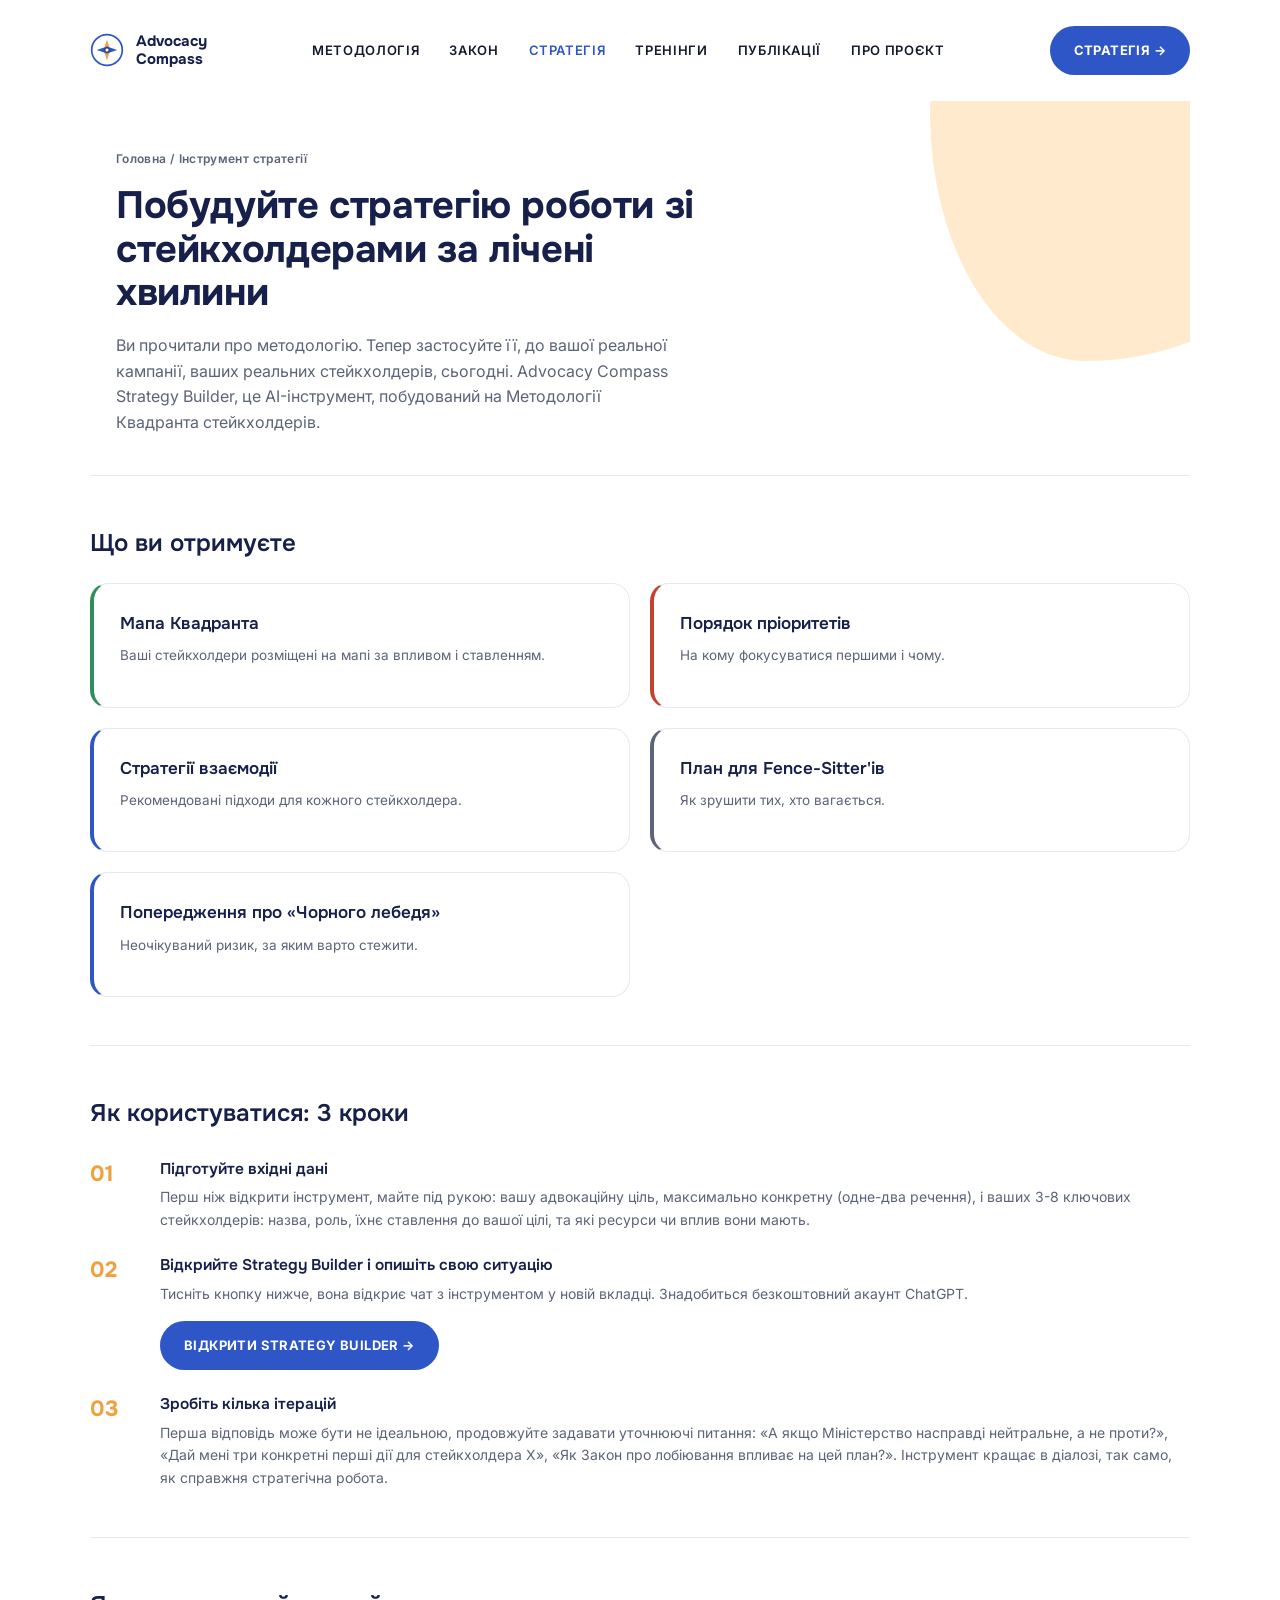
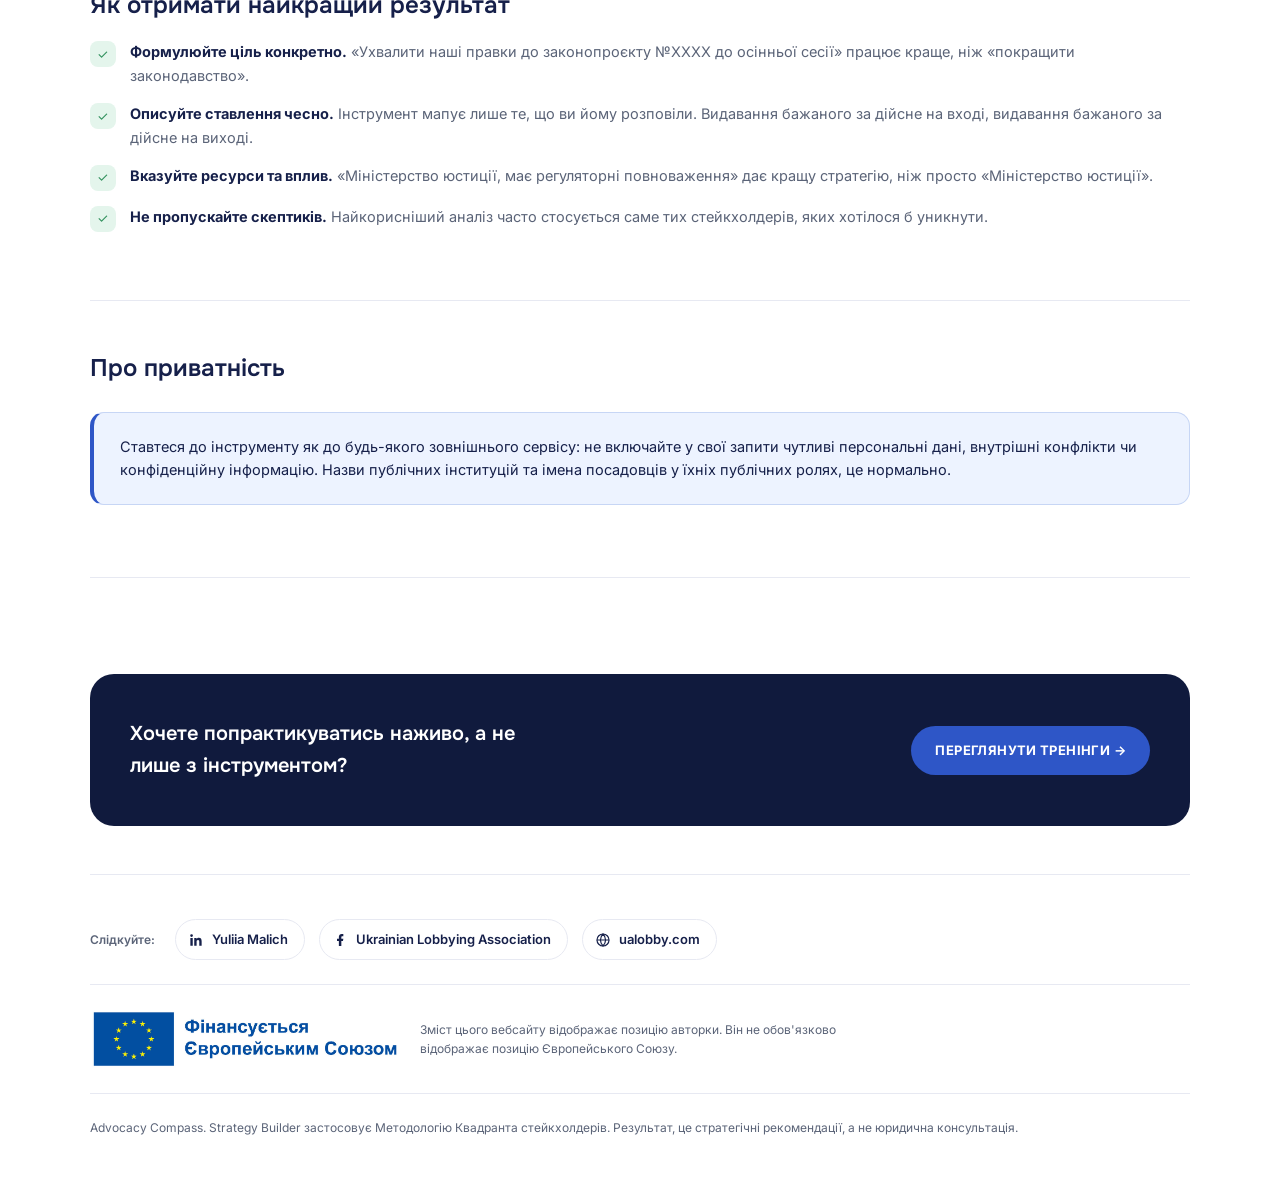
==== commit 9b851203: "Add files via upload" ====
--- a/instrument-strategii.html
+++ b/instrument-strategii.html
@@ -29,7 +29,6 @@
       <a href="pro-proekt.html">Про проєкт</a>
     </nav>
     <div class="head-right">
-      <div class="lang"><span class="active">UA</span><span>EN</span></div>
       <a href="#strategy-builder" class="btn-primary">Стратегія →</a>
       <button class="menu-btn" id="menuBtn" aria-label="Меню" aria-expanded="false"><span></span></button>
     </div>
--- a/assets/styles.css
+++ b/assets/styles.css
@@ -253,3 +253,6 @@
 .pub-link{font-size:13px; font-weight:700; color:var(--blue);}
 .empty-state{border:1px dashed var(--line); border-radius:16px; padding:32px 24px; text-align:center;}
 .empty-state p{font-size:14px; color:var(--sub);}
+
+/* Мовний перемикач приховано до готовності англійської версії. Щоб повернути: видалити це правило. */
+.lang{display:none !important;}
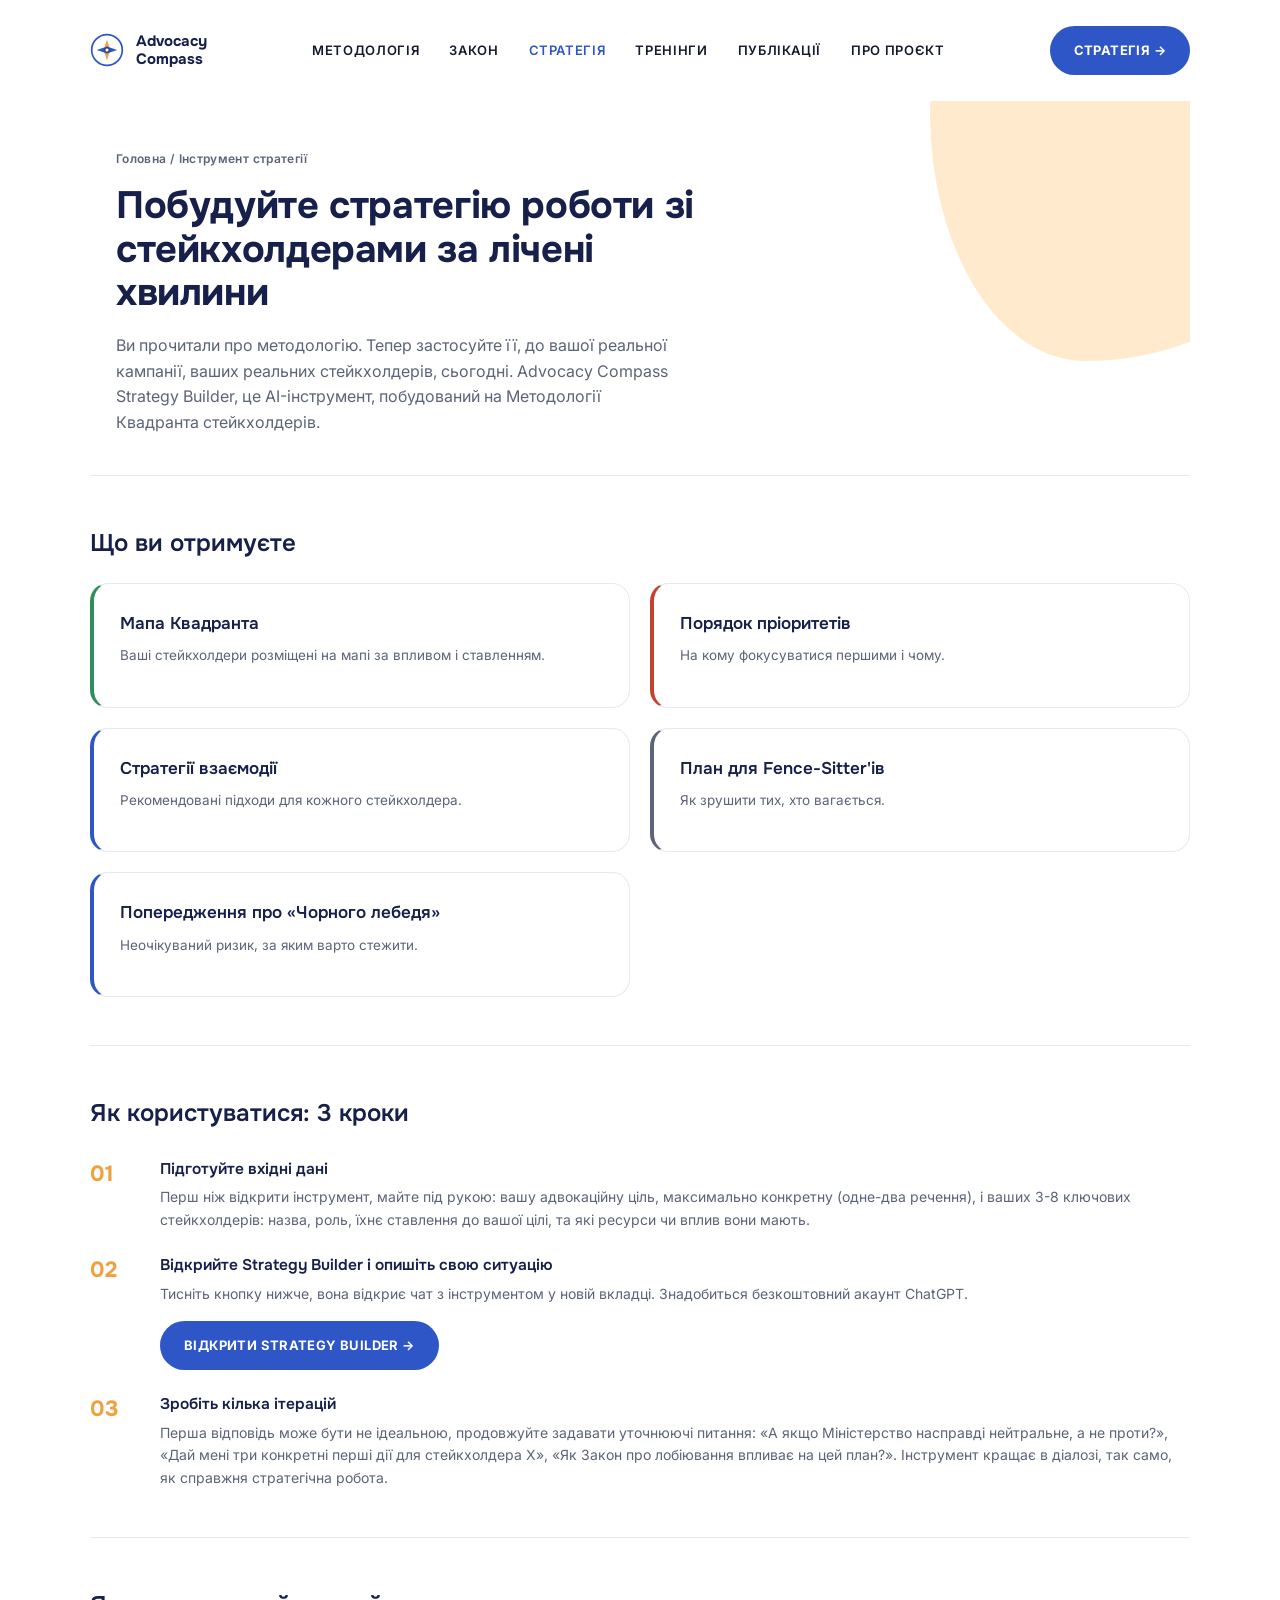
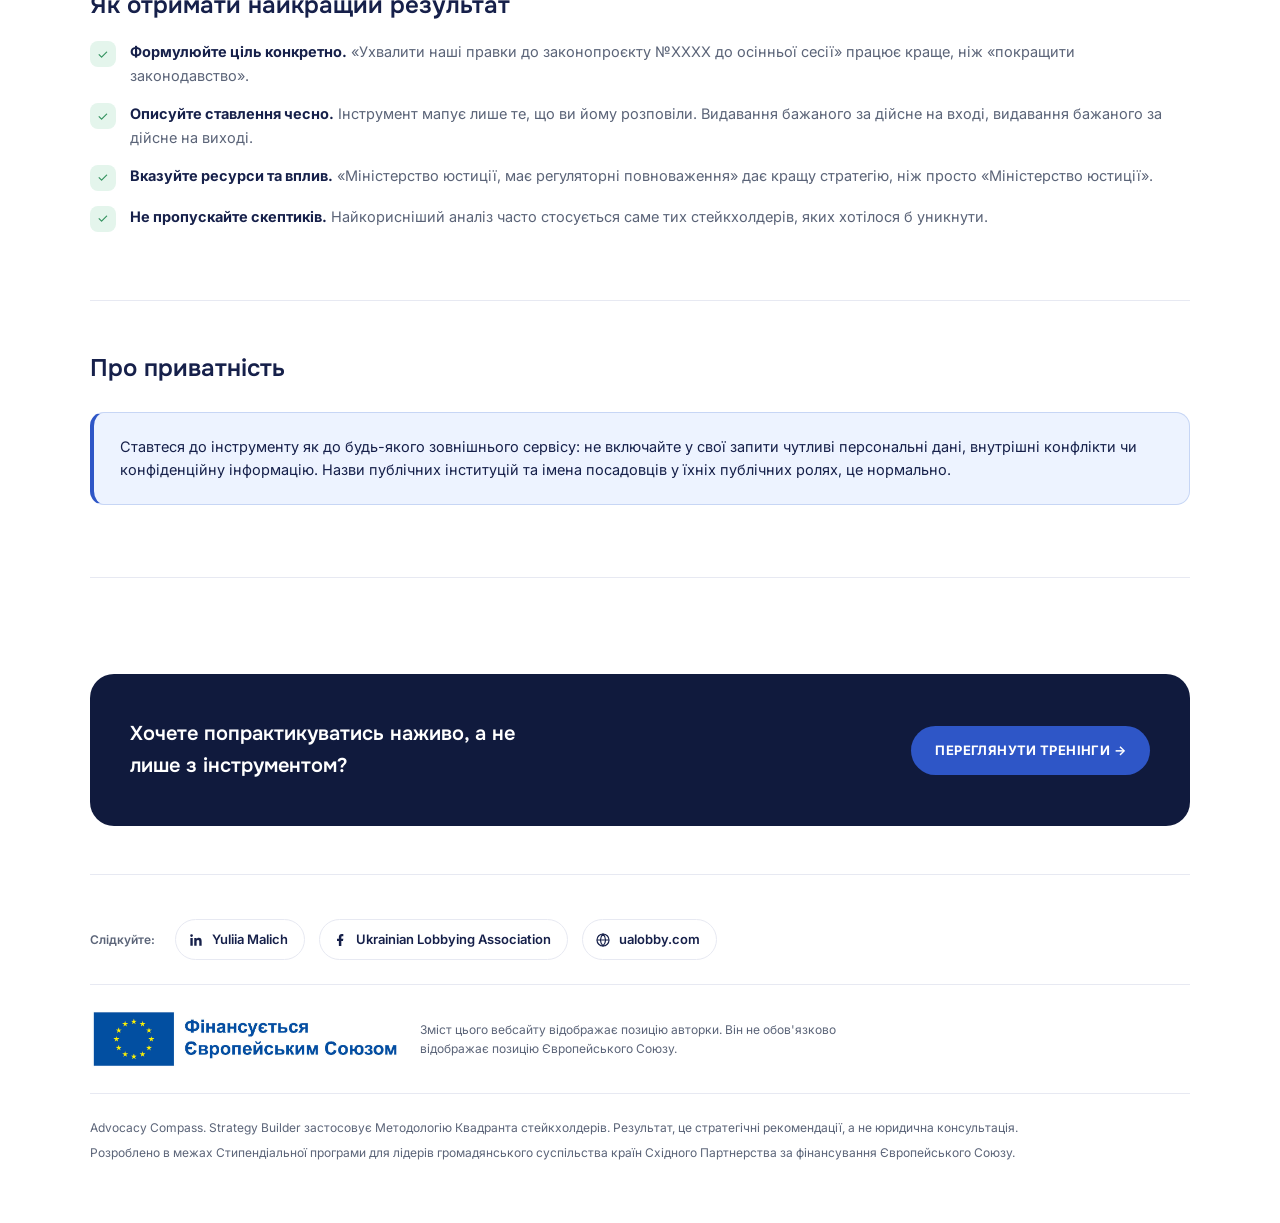
==== commit f914e104: "Add files via upload" ====
--- a/instrument-strategii.html
+++ b/instrument-strategii.html
@@ -4,6 +4,7 @@
 <meta charset="UTF-8">
 <meta name="viewport" content="width=device-width, initial-scale=1.0">
 <title>Інструмент стратегії · Advocacy Compass</title>
+<link rel="icon" type="image/svg+xml" href="data:image/svg+xml,%3Csvg xmlns=%27http://www.w3.org/2000/svg%27 viewBox=%270 0 40 40%27%3E%3Ccircle cx=%2720%27 cy=%2720%27 r=%2718%27 fill=%27white%27 stroke=%27%232E56C7%27 stroke-width=%272%27/%3E%3Cpath d=%27M20 8 L24 20 L20 32 L16 20 Z%27 fill=%27%23EFA13F%27/%3E%3Cpath d=%27M8 20 L20 16 L32 20 L20 24 Z%27 fill=%27%232E56C7%27/%3E%3Ccircle cx=%2720%27 cy=%2720%27 r=%272.5%27 fill=%27white%27/%3E%3C/svg%3E">
 <link rel="preconnect" href="https://fonts.googleapis.com">
 <link href="https://fonts.googleapis.com/css2?family=Onest:wght@400;500;600;700&family=Inter:wght@400;500;600&display=swap" rel="stylesheet">
 <link rel="stylesheet" href="assets/styles.css">
@@ -11,7 +12,7 @@
 <body>
 <div class="wrap">
   <header>
-    <div class="brand">
+    <a class="brand" href="index.html">
       <svg width="34" height="34" viewBox="0 0 40 40">
         <circle cx="20" cy="20" r="18" fill="none" stroke="#2E56C7" stroke-width="2"/>
         <path d="M20 8 L24 20 L20 32 L16 20 Z" fill="#EFA13F"/>
@@ -19,7 +20,7 @@
         <circle cx="20" cy="20" r="2.5" fill="#fff" stroke="#16204A" stroke-width="1"/>
       </svg>
       <div class="brand-name">Advocacy<br>Compass</div>
-    </div>
+    </a>
     <nav>
       <a href="metodolohiya.html">Методологія</a>
       <a href="zakon.html">Закон</a>
@@ -136,6 +137,7 @@
       <p>Зміст цього вебсайту відображає позицію авторки. Він не обов'язково відображає позицію Європейського Союзу.</p>
     </div>
     <p class="footer-copy">Advocacy Compass. Strategy Builder застосовує Методологію Квадранта стейкхолдерів. Результат, це стратегічні рекомендації, а не юридична консультація.</p>
+    <p class="footer-copy" style="margin-top:6px;">Розроблено в межах Стипендіальної програми для лідерів громадянського суспільства країн Східного Партнерства за фінансування Європейського Союзу.</p>
   </footer>
 </div>
 <script>
--- a/assets/styles.css
+++ b/assets/styles.css
@@ -16,7 +16,7 @@
 a{cursor:pointer;}
 
 header{display:flex; align-items:center; justify-content:space-between; padding:26px 0; flex-wrap:wrap; gap:16px;}
-.brand{display:flex; align-items:center; gap:12px;}
+.brand{display:flex; align-items:center; gap:12px; text-decoration:none;}
 .brand-name{font-family:'Onest',sans-serif; font-weight:700; font-size:15px; color:var(--blue-dark); line-height:1.25;}
 nav{display:flex; gap:30px;}
 nav a{color:var(--ink); text-decoration:none; font-size:13px; font-weight:600; letter-spacing:.05em; text-transform:uppercase; transition:color .15s ease, transform .15s ease; display:inline-block;}
@@ -66,7 +66,6 @@
 
 .mission{background:var(--navy); border-radius:28px; padding:56px 52px; margin:110px 0 72px; color:#fff;}
 .eyebrow{display:inline-flex; align-items:center; gap:10px; color:var(--amber); font-size:12px; font-weight:700; letter-spacing:.1em; text-transform:uppercase; margin-bottom:22px;}
-.eyebrow::before{content:"";width:24px;height:2px;background:var(--amber);}
 .mission h2{font-family:'Onest',sans-serif; font-weight:600; font-size:30px; line-height:1.3; max-width:34ch; margin-bottom:40px;}
 .mission h2 b{color:var(--amber); font-weight:700;}
 .mission-cols{display:grid; grid-template-columns:repeat(4,1fr); gap:32px; border-top:1px solid rgba(255,255,255,.15); padding-top:36px;}
@@ -254,5 +253,3 @@
 .empty-state{border:1px dashed var(--line); border-radius:16px; padding:32px 24px; text-align:center;}
 .empty-state p{font-size:14px; color:var(--sub);}
 
-/* Мовний перемикач приховано до готовності англійської версії. Щоб повернути: видалити це правило. */
-.lang{display:none !important;}
